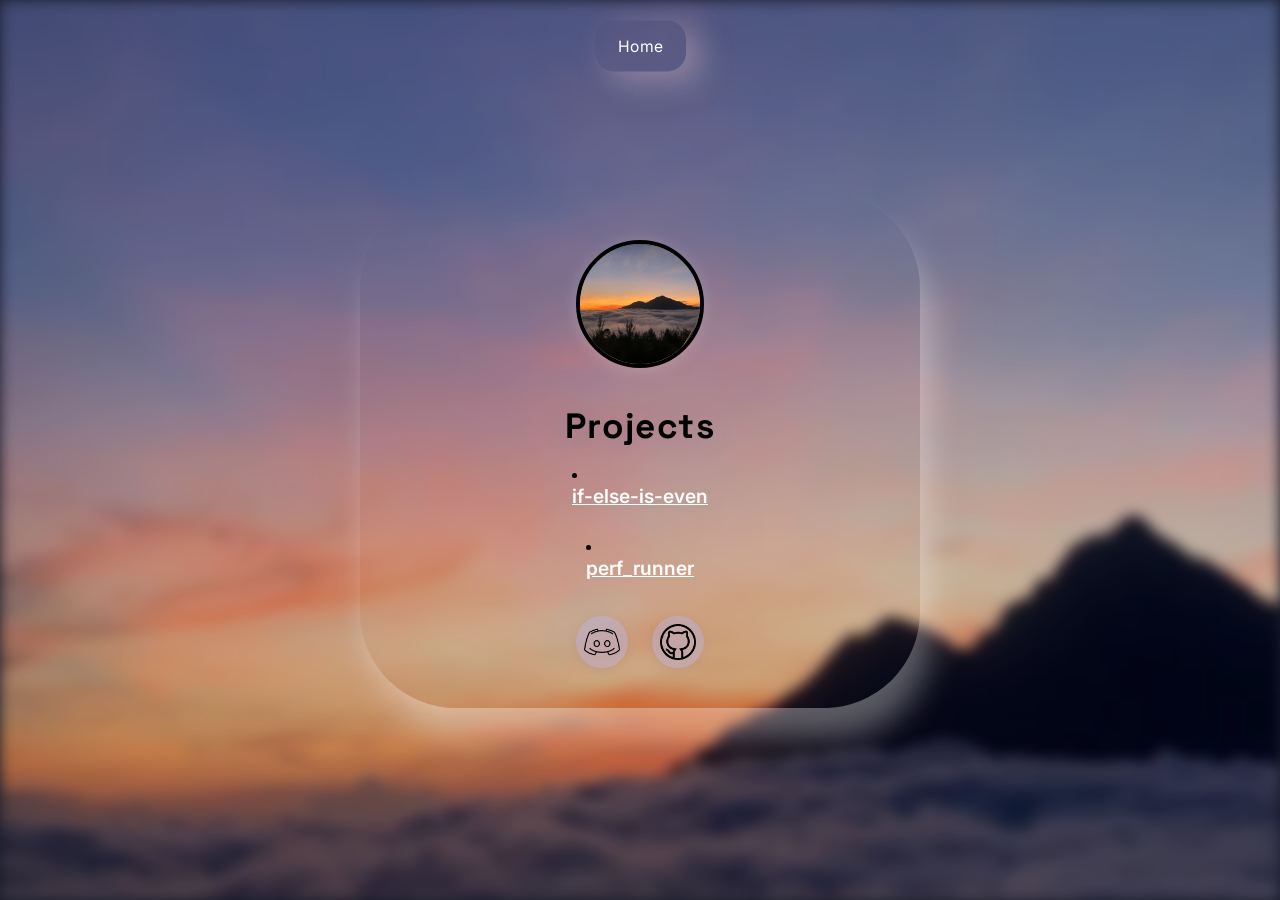
==== projects.html @ 8bd5a99c "i'll fix that issue later lol" ====
<!DOCTYPE html>
<html lang="en">
<head>
    <meta charset="UTF-8">
    <meta name="viewport" content="width=device-width, initial-scale=1.0">
    <title>Sacul</title>
    <link href="https://fonts.googleapis.com/css2?family=Inter:wght@400;700&family=Space+Grotesk:wght@700&display=swap" rel="stylesheet">
    <link rel="stylesheet" href="src/projects.css">
</head>
<body>
    <div class="modern-bg"></div>
    <header>
        <h1 class="about-title">About me!</h1>
    </header>
    <main class="modern-card">
        <img src="../assets/sacul_avatar.png" alt="Sacul Avatar" class="modern-avatar" />
        <h2 class="main-title">Projects</h2>
        <li>
            <p class="subtitle">
                <a href="https://github.com/Sacul0457/if-else-is-even">if-else-is-even</a>
            </p>
        </li>
        <li>
            <p class="subtitle">
                <a href="https://github.com/Sacul0457/perf_runner">perf_runner</a>
            </p>
        </li>
        <div class="modern-socials">
            <a href="https://discord.com/users/802167689011134474" class="modern-icon-btn" title="Discord" target="_blank" rel="noopener">
                <img src="../assets/discord.png" alt="Discord" class="modern-icon-img" />
            </a>
            <a href="https://github.com/Sacul0457" class="modern-icon-btn" title="GitHub" target="_blank" rel="noopener">
                <img src="../assets/github.png" alt="GitHub" class="modern-icon-img" />
            </a>
        </div>
    </main>
        <a href="index.html" class="back-btn" title="Home" target="_blank" rel="noopener">
            Home
        </a>
</body>
</html>
---- src/projects.css ----
body {
  margin: 0;
  min-height: 100vh;
  font-family: 'Inter', 'Space Grotesk', Arial, sans-serif;
  background: #181c2b;
  overflow-x: hidden;
  display: flex;
  flex-direction: column;
  min-height: 100vh;
}

a {
    color: white;
    text-decoration: underline;
}

html, body {
  height: 100%;
}

body {
  justify-content: center;
  align-items: center;
}
.modern-bg {
  position: fixed;
  top: 0; left: 0; right: 0; bottom: 0;
  z-index: 0;
  background-image: url('../assets/background.png');
  background-size: 125% 125%;
  animation: modernBgMove 14s ease-in-out infinite alternate;
  filter: blur(7px) brightness(0.8); 
}
@keyframes modernBgMove {
  0% { background-position: 0% 50%; }
  100% { background-position: 100% 50%; }
}

header {
  position: relative;
  z-index: 1;
  text-align: center;
  margin-top: 3.5rem;
  margin-bottom: 2.5rem;
  display: none;
}
.about-title {
  font-family: 'Space Grotesk', 'Inter', Arial, sans-serif;
  font-size: 2.7rem;
  font-weight: 700;
  color: #b7c2e7;
  letter-spacing: 0.04em;
  margin: 0;
  text-shadow: 0 4px 24px rgba(79,94,184,0.18);
}

.modern-card {
  position: relative;
  z-index: 1;
  max-width: 480px;
  width: 100%;
  box-shadow: 10px 30px 32px 0 rgba(255, 255, 255, 0.336);
  border-radius: 6rem;
  padding: 3rem 2.5rem 2.5rem 2.5rem;
  display: flex;
  flex-direction: column;
  align-items: center;
  gap: 1rem;
  opacity: 0.1;
  transform: translateY(40px) scale(0.98);
  animation: cardFadeIn 1.2s cubic-bezier(.77,0,.18,1) 0.2s forwards;
}
@keyframes cardFadeIn {
  to {
    opacity: 1;
    transform: translateY(0) scale(1);
  }
}

.modern-avatar {
  width: 120px;
  height: 120px;
  border-radius: 50%;
  object-fit: cover;
  margin-bottom: 1.2rem;
  border: 4px solid #000000;
  box-shadow: 0 2px 16px rgba(255, 255, 255, 0.18);

}

.main-title {
  font-family: 'Space Grotesk', 'Inter', Arial, sans-serif;
  font-size: 2.2rem;
  font-weight: 700;
  color: black;
  letter-spacing: 0.04em;
  margin: 0 0 0 0;
  text-shadow: 0 4px 24px rgba(79,94,184,0.18);
  text-align: end;
}
.subtitle {
  font-size: 1.20rem;
  color: rgb(4, 255, 138);
  margin: 0 0 1.7rem 0;
  block-size: 9px;
  text-align: center;
  font-weight: 600;
  font-family: 'Inter', Arial, sans-serif;
}


.subtitle a{
  color: #ffffff

}

.modern-socials {
  display: flex;
  gap: 1.5rem;
  margin-top: 0.5rem;
}
.modern-icon-btn {
  display: flex;
  align-items: center;
  justify-content: center;
  width: 52px;
  height: 52px;
  border-radius: 50%;
  background: rgba(181, 182, 245, 0.37);
  box-shadow: 0 2px 8px rgba(79,94,184,0.10);
  border: none;
  transition: background 0.3s, transform 0.25s, box-shadow 0.3s;
  cursor: pointer;
  text-decoration: none;
  outline: none;
}
.modern-icon-btn:hover, .modern-icon-btn:focus-visible {
  background: rgba(196, 203, 228, 0.829);
  transform: scale(1.16);
  box-shadow: 0 4px 24px rgba(32, 32, 37, 0.18);
}
.modern-icon-img {
  width: 36px;
  height: 36px;
  display: block;
  object-fit: contain;
}


.back-btn {
  position: fixed;
  top: 20px;
  
  box-shadow: 15px 10px 32px 0 rgba(252, 211, 211, 0.336);
  border-radius: 1.2rem;
  padding: 1rem 1.5rem 1rem 1.5rem;

  color: white;
  text-decoration: none;

  display: inline-flex;
  align-items: center;
  justify-content: center;

  opacity: 0.5;

  transform: translateY(15px);
  scale: 0.98;
  transition: transform 0.3s ease, scale 0.3s ease, background 0.3s ease;
  animation: backBtnFadeIn cubic-bezier(.77,0,.18,1) 1.6s forwards;
}

@keyframes backBtnFadeIn {
  to {
    opacity: 1;
    transform: translateY(0);
  }
}

.back-btn:hover {
  scale: 1.04;
  background: rgba(207,207,255,0.8);
}


@media (max-width: 700px) {
  .modern-card {
    max-width: 97vw;
    padding: 2rem 0.7rem 1.5rem 0.7rem;
  }
  .main-title {
    font-size: 1.5rem;
  }
  .subtitle {
    font-size: 1rem;
  }
  .modern-icon-btn {
    width: 40px;
    height: 40px;
  }
  .modern-icon-img {
    width: 28px;
    height: 28px;
  }
  .back-btn {
    padding: 0.8rem 1.2rem; width: 78px; height: 35px; font-size: 0.9rem;
  }
  .modern-avatar {
    width: 80px;
    height: 80px;
    border-width: 3px;
  }
}

@media (max-width: 400px) {
  .modern-card {
    padding: 1.2rem 0.2rem 1rem 0.2rem;
  }
  .main-title {
    font-size: 1rem;
  }
  .modern-icon-btn {
    width: 28px;
    height: 28px;
  }
  .modern-icon-img {
    width: 18px;
    height: 18px;
  }
  .back-btn {
    padding: 0.6rem 1rem; width: 68px; height: 28px; font-size: 0.8rem;
  }
  .modern-avatar {
    width: 48px;
    height: 48px;
    border-width: 2px;
  }
}
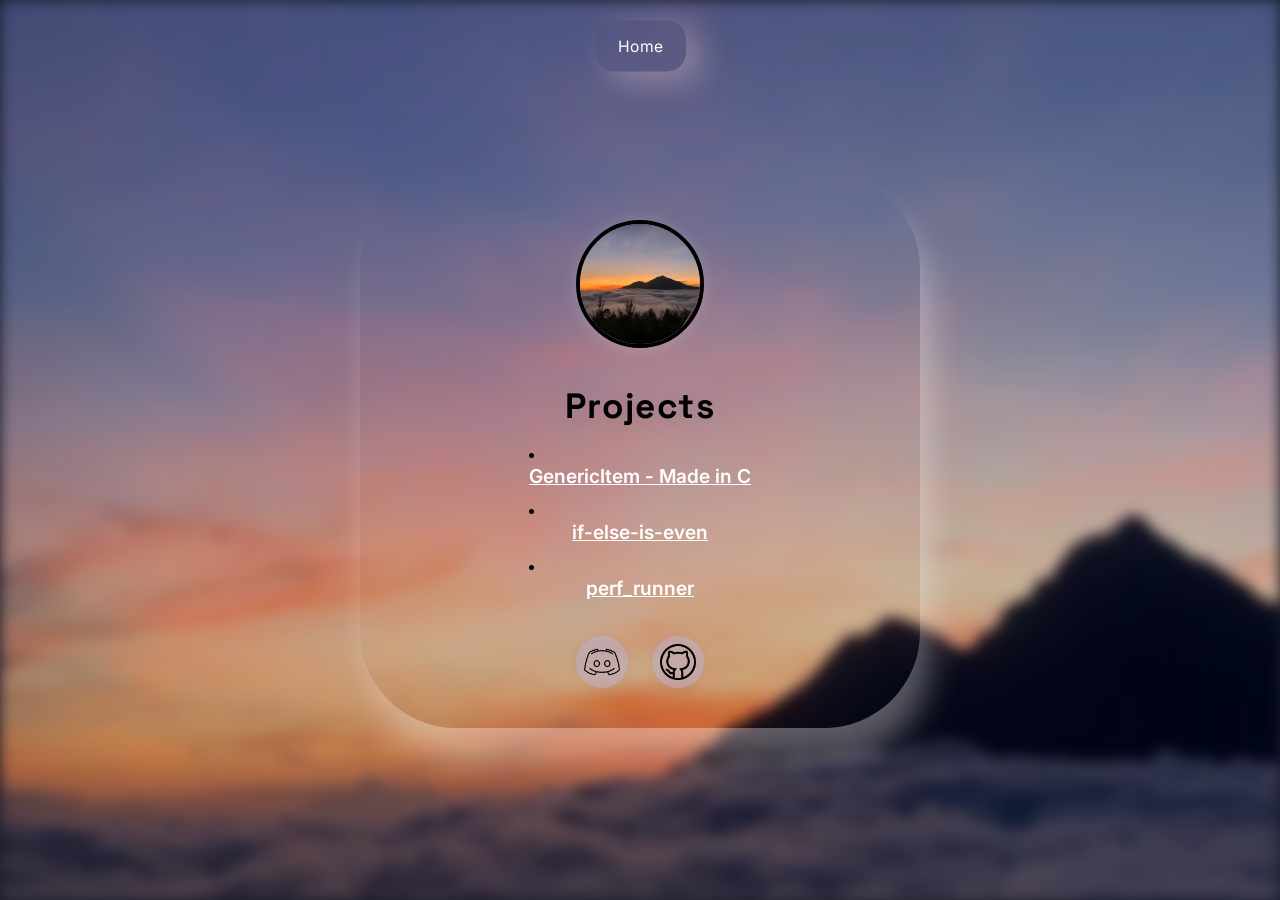
==== commit d70b1640: "add generic item to projects" ====
--- a/projects.html
+++ b/projects.html
@@ -13,28 +13,35 @@
         <h1 class="about-title">About me!</h1>
     </header>
     <main class="modern-card">
-        <img src="../assets/sacul_avatar.png" alt="Sacul Avatar" class="modern-avatar" />
+        <img src="./assets/sacul_avatar.png" alt="Sacul Avatar" class="modern-avatar" />
         <h2 class="main-title">Projects</h2>
-        <li>
-            <p class="subtitle">
-                <a href="https://github.com/Sacul0457/if-else-is-even">if-else-is-even</a>
-            </p>
-        </li>
-        <li>
-            <p class="subtitle">
-                <a href="https://github.com/Sacul0457/perf_runner">perf_runner</a>
-            </p>
-        </li>
+        <div>
+            <li>
+                <p class="subtitle">
+                    <a href="https://github.com/Sacul0457/GenericItem" target="_blank">GenericItem - Made in C</a>
+                </p>
+            </li>
+            <li>
+                <p class="subtitle">
+                    <a href="https://github.com/Sacul0457/if-else-is-even" target="_blank">if-else-is-even</a>
+                </p>
+            </li>
+            <li>
+                <p class="subtitle">
+                    <a href="https://github.com/Sacul0457/perf_runner" target="_blank">perf_runner</a>
+                </p>
+            </li>
+        </div>
         <div class="modern-socials">
             <a href="https://discord.com/users/802167689011134474" class="modern-icon-btn" title="Discord" target="_blank" rel="noopener">
-                <img src="../assets/discord.png" alt="Discord" class="modern-icon-img" />
+                <img src="./assets/discord.png" alt="Discord" class="modern-icon-img" />
             </a>
             <a href="https://github.com/Sacul0457" class="modern-icon-btn" title="GitHub" target="_blank" rel="noopener">
-                <img src="../assets/github.png" alt="GitHub" class="modern-icon-img" />
+                <img src="./assets/github.png" alt="GitHub" class="modern-icon-img" />
             </a>
         </div>
     </main>
-        <a href="index.html" class="back-btn" title="Home" target="_blank" rel="noopener">
+        <a href="index.html" class="back-btn" title="Home">
             Home
         </a>
 </body>
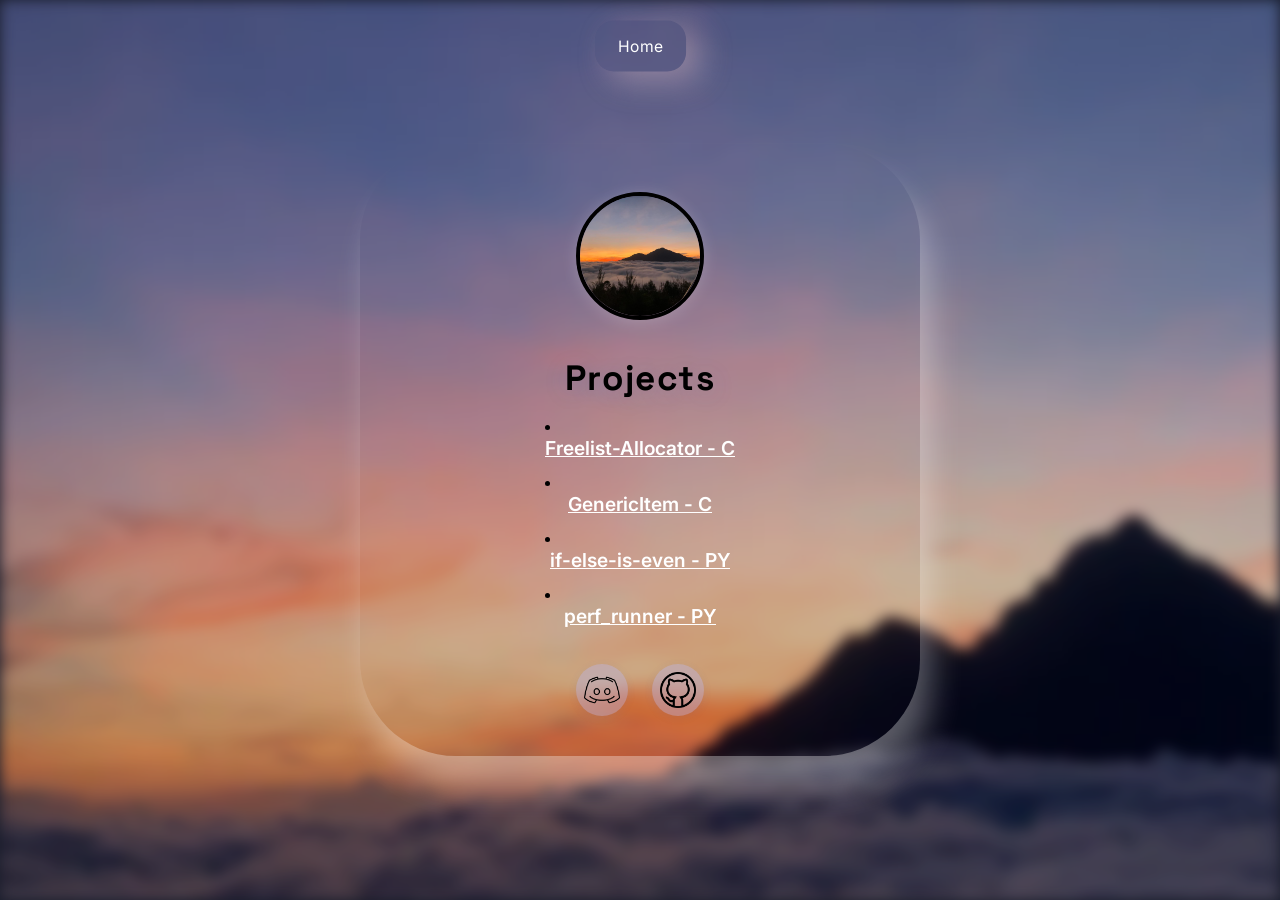
==== commit c0ea98c0: "udpate projects" ====
--- a/projects.html
+++ b/projects.html
@@ -18,17 +18,22 @@
         <div>
             <li>
                 <p class="subtitle">
-                    <a href="https://github.com/Sacul0457/GenericItem" target="_blank">GenericItem - Made in C</a>
+                    <a href="https://github.com/Sacul0457/Freelist-Allocator" target="_blank">Freelist-Allocator - C</a>
                 </p>
             </li>
             <li>
                 <p class="subtitle">
-                    <a href="https://github.com/Sacul0457/if-else-is-even" target="_blank">if-else-is-even</a>
+                    <a href="https://github.com/Sacul0457/GenericItem" target="_blank">GenericItem - C</a>
                 </p>
             </li>
             <li>
                 <p class="subtitle">
-                    <a href="https://github.com/Sacul0457/perf_runner" target="_blank">perf_runner</a>
+                    <a href="https://github.com/Sacul0457/if-else-is-even" target="_blank">if-else-is-even - PY</a>
+                </p>
+            </li>
+            <li>
+                <p class="subtitle">
+                    <a href="https://github.com/Sacul0457/perf_runner" target="_blank">perf_runner - PY</a>
                 </p>
             </li>
         </div>
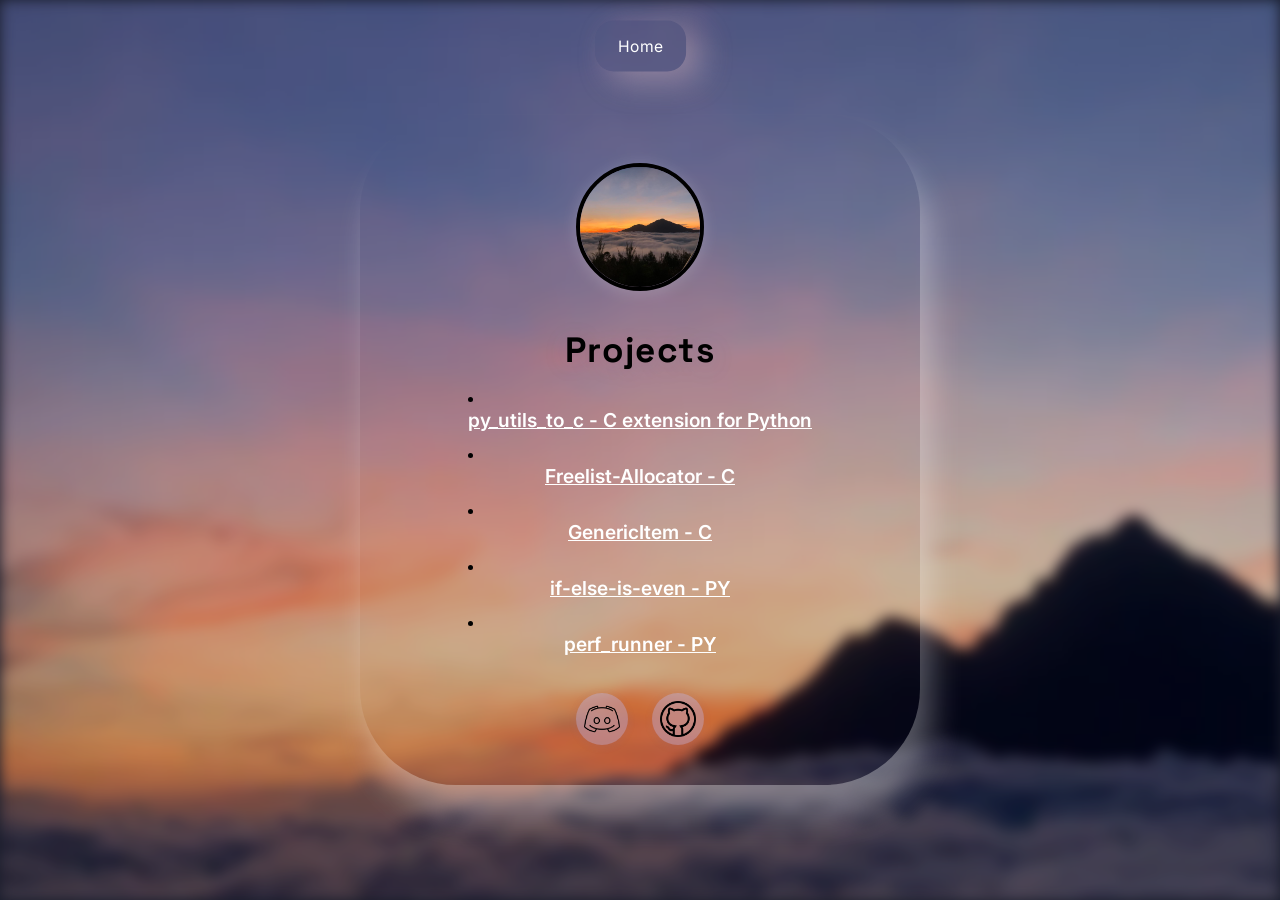
==== commit ef2df05f: "Add link to py_utils_to_c project in projects.html" ====
--- a/projects.html
+++ b/projects.html
@@ -16,6 +16,11 @@
         <img src="./assets/sacul_avatar.png" alt="Sacul Avatar" class="modern-avatar" />
         <h2 class="main-title">Projects</h2>
         <div>
+            <li>
+                <p class="subtitle">
+                    <a href="https://github.com/Sacul0457/py_utils_to_c" target="_blank">py_utils_to_c - C extension for Python</a>
+                </p>
+            </li>
             <li>
                 <p class="subtitle">
                     <a href="https://github.com/Sacul0457/Freelist-Allocator" target="_blank">Freelist-Allocator - C</a>
